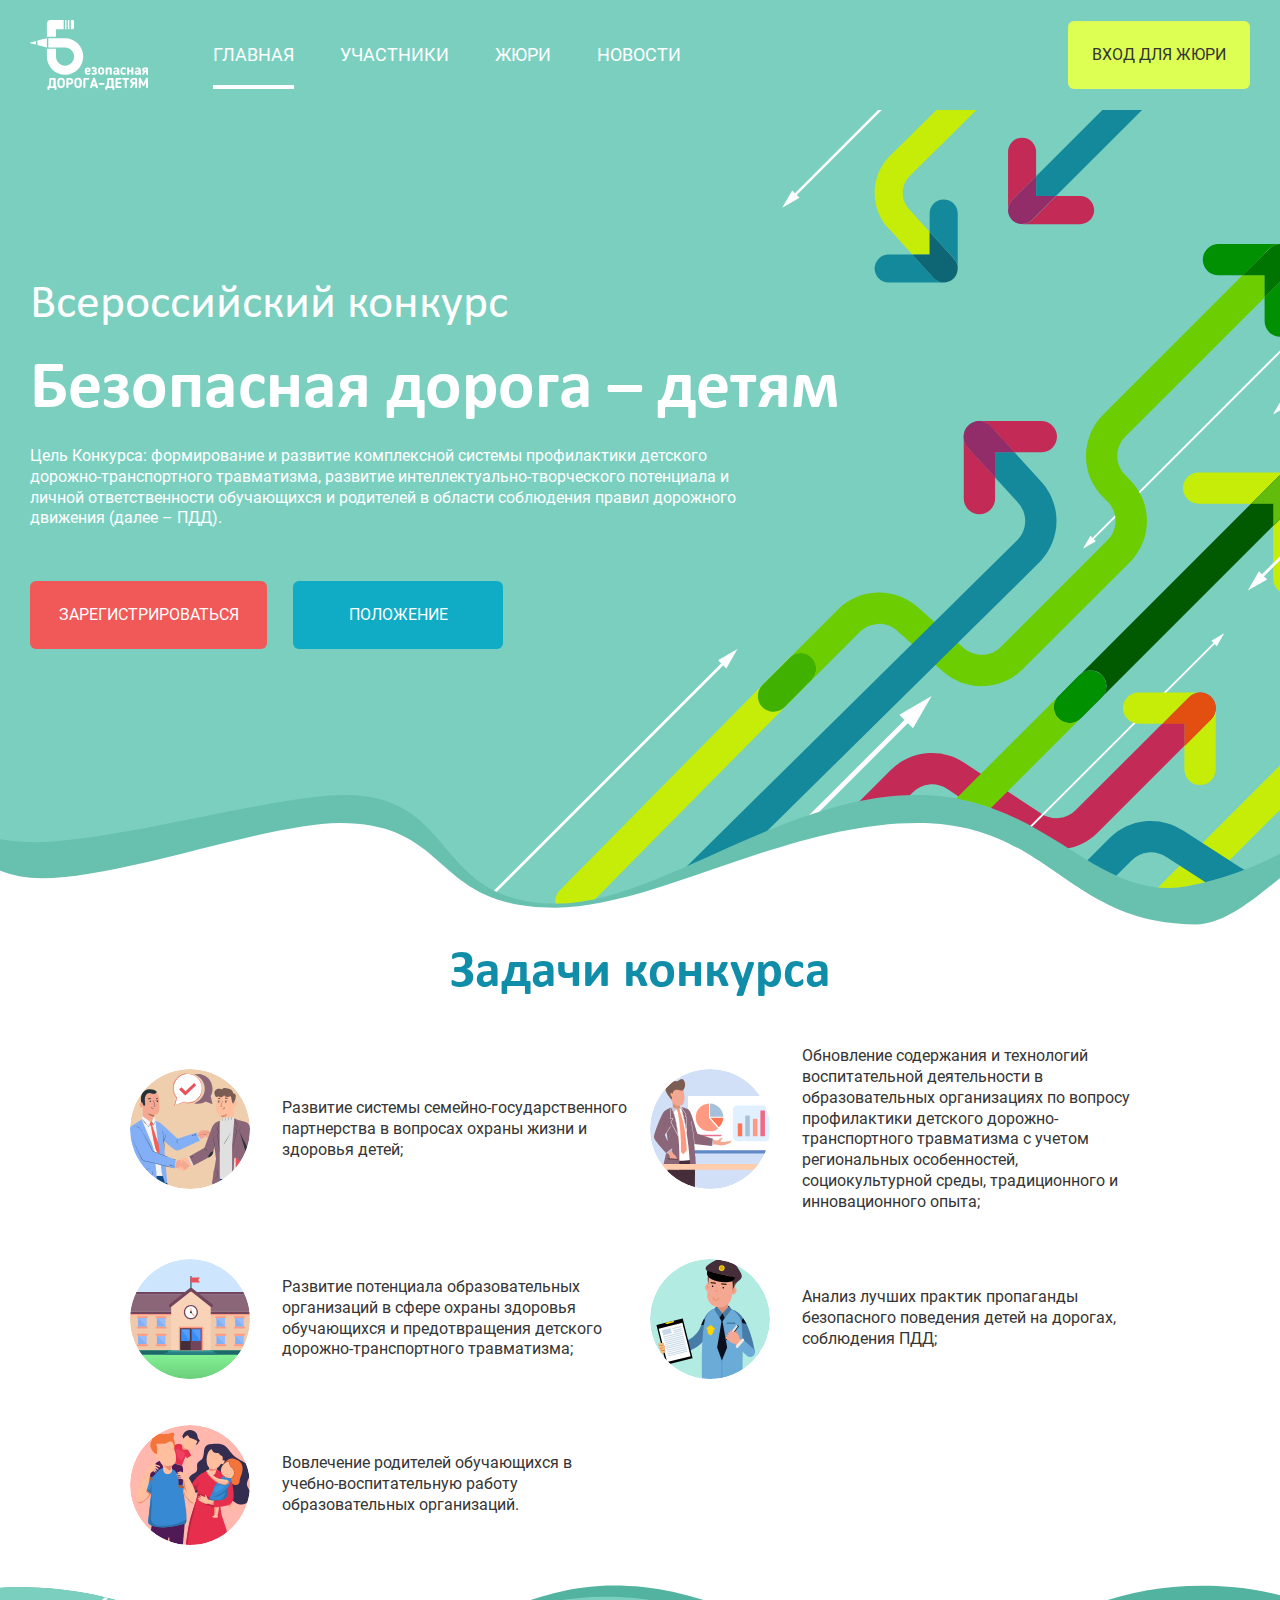
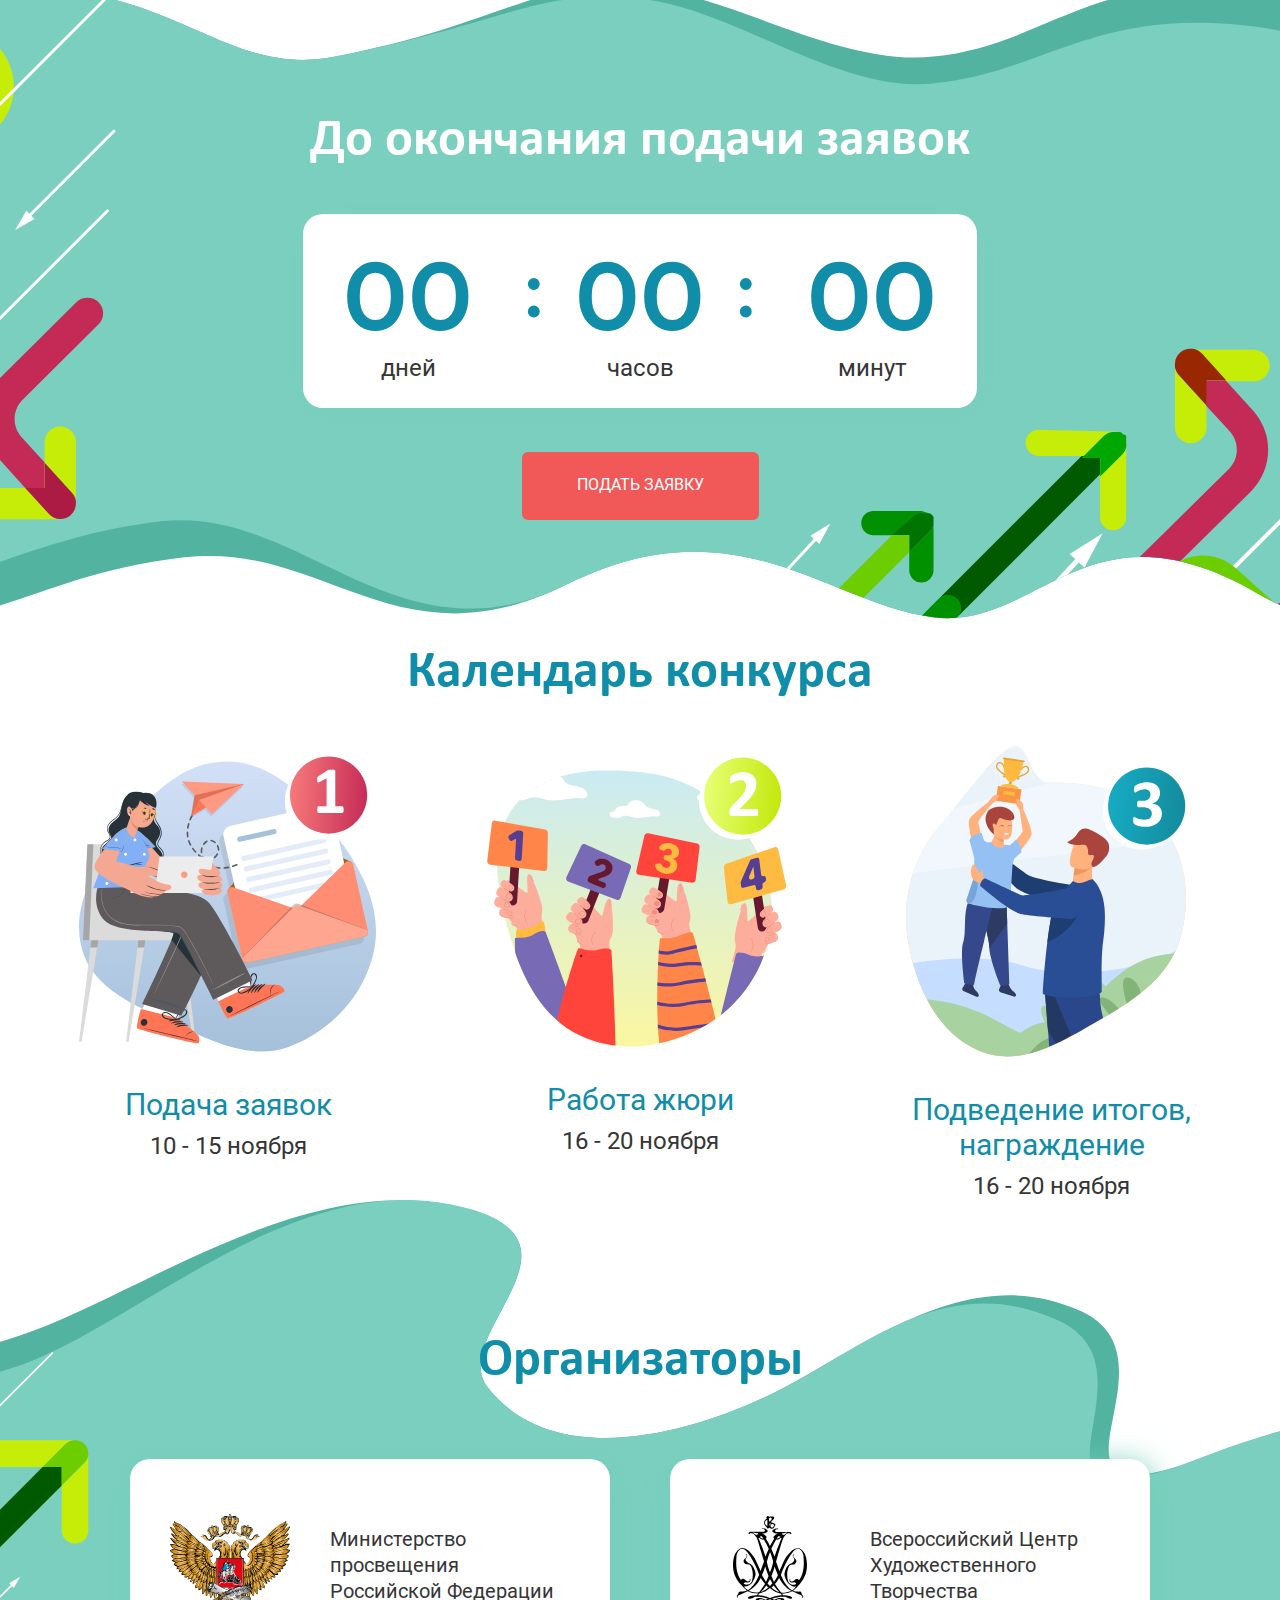
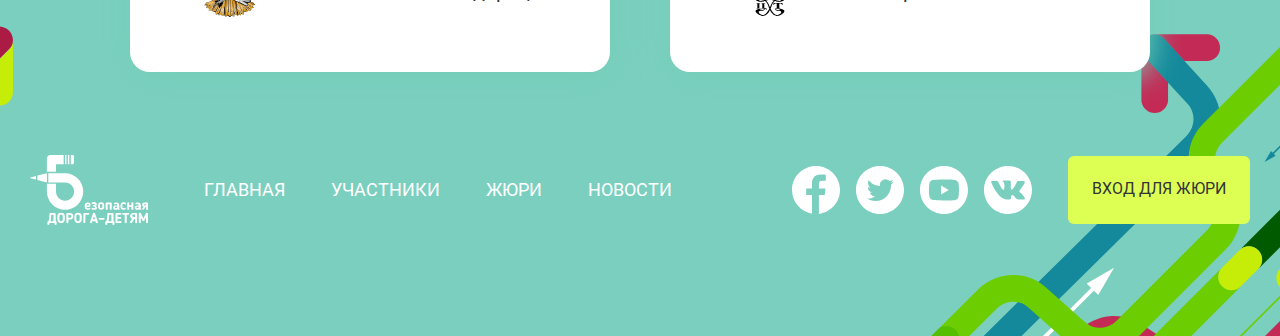
==== index.html @ 60200816 "add desktop" ====
<!DOCTYPE html>
<html class="no-js" lang="ru">
  <head>
    <meta charset="utf-8">
    <meta name="viewport" content="width=device-width, initial-scale=1.0, maximum-scale=1.0">
    <meta name="format-detection" content="telephone=no">
    <title> :: Frontend pack</title>
    <!--
    link(rel="apple-touch-icon" sizes="180x180" href="assets/apple-touch-icon.png")
    link(rel="icon" type="image/png" sizes="32x32" href="assets/favicon-32x32.png")
    link(rel="icon" type="image/png" sizes="16x16" href="assets/favicon-16x16.png")
    link(rel="manifest" href="assets/site.webmanifest")
    link(rel="mask-icon" href="assets/safari-pinned-tab.svg" color="#ffffff")
    link(rel="shortcut icon" href="assets/favicon.ico")
    meta(name="msapplication-TileColor" content="#ffffff")
    meta(name="msapplication-config" content="assets/browserconfig.xml")
    meta(name="theme-color" content="#ffffff")
    
    -->
    <meta name="description" content="Description">
    <meta property="og:url" content="https://">
    <meta property="og:type" content="website">
    <meta property="og:title" content="title">
    <meta property="twitter:title" content="title">
    <meta property="og:description" content="description">
    <meta property="twitter:description" content="description">
    <meta property="og:image" content="assets/share.png">
    <link rel="stylesheet" href="./assets/css/common.css">
    <link href="https://fonts.googleapis.com/css2?family=Montserrat:wght@600&amp;display=swap" rel="stylesheet">
    <script src="https://polyfill.io/v3/polyfill.min.js?features=default"></script>
    <script src="https://api-maps.yandex.ru/2.1/?apikey=1cfce894-81e9-424c-b7af-ccc21b4ca1b2&amp;lang=ru_RU" type="text/javascript"></script>
  </head>
  <body class="body">
    <div class="header"> 
      <div class="container --flex --jcsb --aicn">
        <div class="header__left --flex --aicn">
          <div class="header__logo">
                <svg class="svgsprite _logo">
                  <use xlink:href="assets/img/sprites/svgsprites.svg#logo"></use>
                </svg>
          </div>
          <nav class="header__nav nav --flex --aicn"><a class="nav__link active">Главная</a><a class="nav__link">Участники</a><a class="nav__link">Жюри</a><a class="nav__link">Новости</a></nav>
        </div>
        <div class="header__right"><a class="header__enter btn --enter" href="enter.html"> Вход для жюри</a></div>
      </div>
    </div>
    <div class="content">
      <section class="main">
        <div class="container">
          <div class="main__description">Всероссийский конкурс</div>
          <h3 class="h1 main__title">Безопасная дорога – детям</h3>
          <p class="main__text">Цель Конкурса: формирование и развитие комплексной системы профилактики детского дорожно-транспортного травматизма, развитие интеллектуально-творческого потенциала и личной ответственности обучающихся и родителей в области соблюдения правил дорожного движения (далее – ПДД).</p>
          <div class="main__btns --flex"><a class="btn --red">зарегистрироваться</a><a class="btn --blue">Положение</a></div>
        </div>
      </section>
      <section class="tasks"> 
        <div class="container">
          <h2 class="h2 --blue tasks__title">Задачи конкурса</h2>
          <div class="tasks__list --flex">
            <div class="task">
              <div class="task__pic">
                    <svg class="svgsprite _task-1">
                      <use xlink:href="assets/img/sprites/svgsprites.svg#task-1"></use>
                    </svg>
              </div>
              <div class="task__text">Развитие системы семейно-государственного партнерства в вопросах охраны жизни и здоровья детей;</div>
            </div>
            <div class="task">
              <div class="task__pic">
                    <svg class="svgsprite _task-2">
                      <use xlink:href="assets/img/sprites/svgsprites.svg#task-2"></use>
                    </svg>
              </div>
              <div class="task__text">Обновление содержания и технологий воспитательной деятельности в образовательных организациях по вопросу профилактики детского дорожно-транспортного травматизма с учетом региональных особенностей, социокультурной среды, традиционного и инновационного опыта;</div>
            </div>
            <div class="task">
              <div class="task__pic">
                    <svg class="svgsprite _task-3">
                      <use xlink:href="assets/img/sprites/svgsprites.svg#task-3"></use>
                    </svg>
              </div>
              <div class="task__text">Развитие потенциала образовательных организаций в сфере охраны здоровья обучающихся и предотвращения детского дорожно-транспортного травматизма;</div>
            </div>
            <div class="task">
              <div class="task__pic">
                    <svg class="svgsprite _task-4">
                      <use xlink:href="assets/img/sprites/svgsprites.svg#task-4"></use>
                    </svg>
              </div>
              <div class="task__text">Анализ лучших практик пропаганды безопасного поведения детей на дорогах, соблюдения ПДД;</div>
            </div>
            <div class="task">
              <div class="task__pic">
                    <svg class="svgsprite _task-5">
                      <use xlink:href="assets/img/sprites/svgsprites.svg#task-5"></use>
                    </svg>
              </div>
              <div class="task__text">Вовлечение родителей обучающихся в учебно-воспитательную работу образовательных организаций.</div>
            </div>
          </div>
        </div>
      </section>
      <section class="timer"> 
        <div class="container"> 
          <h2 class="h2 --white">До окончания подачи заявок</h2>
          <div class="timer__block" id="countdown">
            <div class="timer__item">
              <div class="timer__days timer__number"></div>
              <div class="timer__text">дней</div>
            </div>
            <div class="timer__item timer__item--center">
              <div class="timer__hours timer__number"></div>
              <div class="timer__text">часов</div>
            </div>
            <div class="timer__item">
              <div class="timer__minutes timer__number"></div>
              <div class="timer__text">минут</div>
            </div>
          </div>
          <button class="btn --red">подать заявку</button>
        </div>
      </section>
      <section class="calendar"> 
        <div class="container"> 
          <h2 class="h2 --blue">Календарь конкурса</h2>
          <div class="calendar__list"> 
            <div class="calendar__item">
              <div class="calendar__pic"><img src="./assets/img/calendar-1.svg" alt=""></div>
              <div class="calendar__name">Подача заявок</div>
              <div class="calendar__text">10 - 15 ноября</div>
            </div>
            <div class="calendar__item">
              <div class="calendar__pic"><img src="./assets/img/calendar-2.svg" alt=""></div>
              <div class="calendar__name">Работа жюри</div>
              <div class="calendar__text">16 - 20 ноября</div>
            </div>
            <div class="calendar__item">
              <div class="calendar__pic"><img src="./assets/img/calendar-3.svg" alt=""></div>
              <div class="calendar__name">Подведение итогов, награждение</div>
              <div class="calendar__text">16 - 20 ноября</div>
            </div>
          </div>
        </div>
      </section>
      <section class="organization"> 
        <div class="container"> 
          <h2 class="h2 --blue">Организаторы</h2>
          <div class="organization__list">
            <div class="organization__item">
              <div class="organization__pic"><img src="./assets/img/organization-1.svg" alt=""></div>
              <div class="organization__text">Министерство просвещения Российской Федерации</div>
            </div>
            <div class="organization__item">
              <div class="organization__pic"><img src="./assets/img/organization-2.svg" alt=""></div>
              <div class="organization__text">Всероссийский Центр Художественного Творчества</div>
            </div>
          </div>
          <div class="footer --flex --aicn --jcsb">
            <div class="footer__left --flex --aicn">
              <div class="footer__logo">
                    <svg class="svgsprite _logo">
                      <use xlink:href="assets/img/sprites/svgsprites.svg#logo"></use>
                    </svg>
              </div>
              <nav class="footer__nav nav --flex --aicn"><a class="nav__link">Главная</a><a class="nav__link">Участники</a><a class="nav__link">Жюри</a><a class="nav__link">Новости </a></nav>
            </div>
            <div class="footer__right --flex --aicn"> 
              <div class="footer__socials socials --flex --aicn"> <a class="socials__link">
                      <svg class="svgsprite _fb">
                        <use xlink:href="assets/img/sprites/svgsprites.svg#fb"></use>
                      </svg></a><a class="socials__link">
                      <svg class="svgsprite _tw">
                        <use xlink:href="assets/img/sprites/svgsprites.svg#tw"></use>
                      </svg></a><a class="socials__link">
                      <svg class="svgsprite _yt">
                        <use xlink:href="assets/img/sprites/svgsprites.svg#yt"></use>
                      </svg></a><a class="socials__link">
                      <svg class="svgsprite _vk">
                        <use xlink:href="assets/img/sprites/svgsprites.svg#vk"></use>
                      </svg></a></div><a class="header__enter btn --enter" href="enter.html"> Вход для жюри</a>
            </div>
          </div>
        </div>
      </section>
    </div>
    <script src="assets/js/vendors~main.bundle.js"></script>
    <script src="assets/js/main.bundle.js?v=1.2.3"></script>
  </body>
</html>
---- assets/css/common.css ----
@charset "UTF-8";

/* Main Colors */

/* Fonts */

/*container*/

/*styles*/

/* custom-reset.css | 27.08.2018 | https://yurch-html.github.io/dist/custom-reset.html */

*,
*:before,
*:after {
  box-sizing: border-box;
  position: relative;
}

html {
  height: 100%;
}

body {
  display: flex;
  flex-direction: column;
  min-height: 100%;
  margin: 0;
  background-color: #fff;
  line-height: 1;
  text-rendering: optimizeLegibility;
  text-decoration-skip: objects;
  -webkit-text-size-adjust: 100%;
  -webkit-font-smoothing: antialiased;
  -webkit-tap-highlight-color: transparent;
}

:focus {
  outline: none;
}

p,
dd,
dl,
figure,
blockquote {
  margin: 0;
}

blockquote,
q {
  quotes: none;
}

ul,
ol {
  padding: 0;
  margin: 0;
  list-style-type: none;
}

table {
  border-collapse: collapse;
  border-spacing: 0;
}

th {
  font-weight: inherit;
}

h1,
h2,
h3,
h4,
h5,
h6 {
  margin: 0;
  font-size: inherit;
  font-weight: inherit;
}

audio,
video {
  display: block;
}

img {
  display: block;
  border: none;
  max-width: 100%;
}

iframe {
  border: none;
}

pre,
code,
kbd,
samp {
  font-family: monospace, monospace;
  font-size: inherit;
}

a {
  background-color: transparent;
  text-decoration: none;
  color: inherit;
}

abbr {
  border: none;
  text-decoration: none;
}

b,
strong {
  font-weight: inherit;
}

i,
em {
  font-style: inherit;
}

dfn {
  font-style: inherit;
}

mark {
  background-color: transparent;
  color: inherit;
}

small {
  font-size: inherit;
}

sub,
sup {
  position: relative;
  vertical-align: baseline;
  font-size: inherit;
  line-height: 0;
}

sub {
  bottom: -.25em;
}

sup {
  top: -.5em;
}

button,
input,
optgroup,
select,
textarea {
  padding: 0;
  margin: 0;
  border: none;
  border-radius: 0;
  box-shadow: none;
  background-color: transparent;
  font: inherit;
  color: inherit;
  letter-spacing: inherit;
}

button,
input {
  overflow: visible;
}

button,
select {
  text-align: left;
  text-transform: none;
}

button,
[type='button'],
[type='reset'],
[type='submit'] {
  cursor: pointer;
  -webkit-appearance: none;
}

textarea {
  resize: none;
  overflow-y: auto;
  overflow-x: hidden;
}

button::-moz-focus-inner,
[type='button']::-moz-focus-inner,
[type='reset']::-moz-focus-inner,
[type='submit']::-moz-focus-inner {
  border: none;
  padding: 0;
}

button:-moz-focusring,
[type='button']:-moz-focusring,
[type='reset']:-moz-focusring,
[type='submit']:-moz-focusring {
  outline: none;
}

[type='number'] {
  -moz-appearance: textfield;
}

[type='number']::-webkit-inner-spin-button,
[type='number']::-webkit-outer-spin-button {
  height: auto;
  -webkit-appearance: none;
  margin: 0;
}

[type='search']::-webkit-search-decoration {
  -webkit-appearance: none;
}

[type='search'] {
  outline: none;
}

::-webkit-file-upload-button {
  -webkit-appearance: button;
  font: inherit;
}

fieldset {
  padding: 0;
  margin: 0;
  border: none;
}

legend {
  display: block;
  padding: 0;
  white-space: normal;
}

select {
  -webkit-appearance: none;
  -moz-appearance: none;
  appearance: none;
}

select::-ms-expand {
  display: none;
}

::placeholder {
  color: inherit;
  opacity: 1;
  transition: opacity .3s;
}

::-webkit-input-placeholder {
  color: inherit;
  opacity: 1;
  transition: opacity .3s;
}

:-moz-placeholder {
  color: inherit;
  opacity: 1;
  transition: opacity .3s;
}

:-ms-input-placeholder {
  color: inherit;
  opacity: 1;
  transition: opacity .3s;
}

:focus::placeholder {
  opacity: 0;
}

:focus::-webkit-input-placeholder {
  opacity: 0;
}

:focus::-moz-placeholder {
  opacity: 0;
}

:focus:-ms-input-placeholder {
  opacity: 0;
}

svg {
  display: block;
  fill: currentColor;
}

[hidden] {
  display: none;
}

:disabled,
.disabled {
  cursor: not-allowed;
}

::-ms-clear {
  display: none;
}

:-webkit-autofill {
  box-shadow: 0 0 100px #fff inset;
  -webkit-text-fill-color: currentColor;
}

::selection {
  color: #fff;
  background-color: #1D0D0B;
}

.clearfix:after {
  content: '';
  display: block;
  clear: both;
}

.visually-hidden {
  position: absolute;
  z-index: -1;
  width: 0;
  height: 0;
  padding: 0;
  margin: 0;
  border: none;
  overflow: hidden;
}

.cover-pic,
.contain-pic {
  position: absolute;
  top: 0;
  left: 0;
  width: 100%;
  height: 100%;
}

.cover-pic {
  object-fit: cover;
}

.contain-pic {
  object-fit: contain;
}

.footer {
  margin-top: auto;
}

@font-face {
  font-family: 'swiper-icons';
  src: url("data:application/font-woff;charset=utf-8;base64, [base64]//wADZ2x5ZgAAAywAAADMAAAD2MHtryVoZWFkAAABbAAAADAAAAA2E2+eoWhoZWEAAAGcAAAAHwAAACQC9gDzaG10eAAAAigAAAAZAAAArgJkABFsb2NhAAAC0AAAAFoAAABaFQAUGG1heHAAAAG8AAAAHwAAACAAcABAbmFtZQAAA/gAAAE5AAACXvFdBwlwb3N0AAAFNAAAAGIAAACE5s74hXjaY2BkYGAAYpf5Hu/j+W2+MnAzMYDAzaX6QjD6/4//Bxj5GA8AuRwMYGkAPywL13jaY2BkYGA88P8Agx4j+/8fQDYfA1AEBWgDAIB2BOoAeNpjYGRgYNBh4GdgYgABEMnIABJzYNADCQAACWgAsQB42mNgYfzCOIGBlYGB0YcxjYGBwR1Kf2WQZGhhYGBiYGVmgAFGBiQQkOaawtDAoMBQxXjg/wEGPcYDDA4wNUA2CCgwsAAAO4EL6gAAeNpj2M0gyAACqxgGNWBkZ2D4/wMA+xkDdgAAAHjaY2BgYGaAYBkGRgYQiAHyGMF8FgYHIM3DwMHABGQrMOgyWDLEM1T9/w8UBfEMgLzE////P/5//f/V/xv+r4eaAAeMbAxwIUYmIMHEgKYAYjUcsDAwsLKxc3BycfPw8jEQA/[base64]/uznmfPFBNODM2K7MTQ45YEAZqGP81AmGGcF3iPqOop0r1SPTaTbVkfUe4HXj97wYE+yNwWYxwWu4v1ugWHgo3S1XdZEVqWM7ET0cfnLGxWfkgR42o2PvWrDMBSFj/IHLaF0zKjRgdiVMwScNRAoWUoH78Y2icB/yIY09An6AH2Bdu/UB+yxopYshQiEvnvu0dURgDt8QeC8PDw7Fpji3fEA4z/PEJ6YOB5hKh4dj3EvXhxPqH/SKUY3rJ7srZ4FZnh1PMAtPhwP6fl2PMJMPDgeQ4rY8YT6Gzao0eAEA409DuggmTnFnOcSCiEiLMgxCiTI6Cq5DZUd3Qmp10vO0LaLTd2cjN4fOumlc7lUYbSQcZFkutRG7g6JKZKy0RmdLY680CDnEJ+UMkpFFe1RN7nxdVpXrC4aTtnaurOnYercZg2YVmLN/d/gczfEimrE/fs/bOuq29Zmn8tloORaXgZgGa78yO9/cnXm2BpaGvq25Dv9S4E9+5SIc9PqupJKhYFSSl47+Qcr1mYNAAAAeNptw0cKwkAAAMDZJA8Q7OUJvkLsPfZ6zFVERPy8qHh2YER+3i/BP83vIBLLySsoKimrqKqpa2hp6+jq6RsYGhmbmJqZSy0sraxtbO3sHRydnEMU4uR6yx7JJXveP7WrDycAAAAAAAH//wACeNpjYGRgYOABYhkgZgJCZgZNBkYGLQZtIJsFLMYAAAw3ALgAeNolizEKgDAQBCchRbC2sFER0YD6qVQiBCv/H9ezGI6Z5XBAw8CBK/m5iQQVauVbXLnOrMZv2oLdKFa8Pjuru2hJzGabmOSLzNMzvutpB3N42mNgZGBg4GKQYzBhYMxJLMlj4GBgAYow/P/PAJJhLM6sSoWKfWCAAwDAjgbRAAB42mNgYGBkAIIbCZo5IPrmUn0hGA0AO8EFTQAA") format("woff");
  font-weight: 400;
  font-style: normal;
}

:root {
  --swiper-theme-color: #007aff;
}

.swiper-container {
  margin-left: auto;
  margin-right: auto;
  position: relative;
  overflow: hidden;
  list-style: none;
  padding: 0;
  /* Fix of Webkit flickering */
  z-index: 1;
}

.swiper-container-vertical > .swiper-wrapper {
  flex-direction: column;
}

.swiper-wrapper {
  position: relative;
  width: 100%;
  height: 100%;
  z-index: 1;
  display: flex;
  transition-property: transform;
  box-sizing: content-box;
}

.swiper-container-android .swiper-slide,
.swiper-wrapper {
  transform: translate3d(0px, 0, 0);
}

.swiper-container-multirow > .swiper-wrapper {
  flex-wrap: wrap;
}

.swiper-container-multirow-column > .swiper-wrapper {
  flex-wrap: wrap;
  flex-direction: column;
}

.swiper-container-free-mode > .swiper-wrapper {
  transition-timing-function: ease-out;
  margin: 0 auto;
}

.swiper-container-pointer-events {
  touch-action: pan-y;
}

.swiper-container-pointer-events.swiper-container-vertical {
  touch-action: pan-x;
}

.swiper-slide {
  flex-shrink: 0;
  width: 100%;
  height: 100%;
  position: relative;
  transition-property: transform;
}

.swiper-slide-invisible-blank {
  visibility: hidden;
}

/* Auto Height */

.swiper-container-autoheight,
.swiper-container-autoheight .swiper-slide {
  height: auto;
}

.swiper-container-autoheight .swiper-wrapper {
  align-items: flex-start;
  transition-property: transform, height;
}

/* 3D Effects */

.swiper-container-3d {
  perspective: 1200px;
}

.swiper-container-3d .swiper-wrapper,
.swiper-container-3d .swiper-slide,
.swiper-container-3d .swiper-slide-shadow-left,
.swiper-container-3d .swiper-slide-shadow-right,
.swiper-container-3d .swiper-slide-shadow-top,
.swiper-container-3d .swiper-slide-shadow-bottom,
.swiper-container-3d .swiper-cube-shadow {
  transform-style: preserve-3d;
}

.swiper-container-3d .swiper-slide-shadow-left,
.swiper-container-3d .swiper-slide-shadow-right,
.swiper-container-3d .swiper-slide-shadow-top,
.swiper-container-3d .swiper-slide-shadow-bottom {
  position: absolute;
  left: 0;
  top: 0;
  width: 100%;
  height: 100%;
  pointer-events: none;
  z-index: 10;
}

.swiper-container-3d .swiper-slide-shadow-left {
  background-image: linear-gradient(to left, rgba(0, 0, 0, 0.5), rgba(0, 0, 0, 0));
}

.swiper-container-3d .swiper-slide-shadow-right {
  background-image: linear-gradient(to right, rgba(0, 0, 0, 0.5), rgba(0, 0, 0, 0));
}

.swiper-container-3d .swiper-slide-shadow-top {
  background-image: linear-gradient(to top, rgba(0, 0, 0, 0.5), rgba(0, 0, 0, 0));
}

.swiper-container-3d .swiper-slide-shadow-bottom {
  background-image: linear-gradient(to bottom, rgba(0, 0, 0, 0.5), rgba(0, 0, 0, 0));
}

/* CSS Mode */

.swiper-container-css-mode > .swiper-wrapper {
  overflow: auto;
  scrollbar-width: none;
  /* For Firefox */
  -ms-overflow-style: none;
  /* For Internet Explorer and Edge */
}

.swiper-container-css-mode > .swiper-wrapper::-webkit-scrollbar {
  display: none;
}

.swiper-container-css-mode > .swiper-wrapper > .swiper-slide {
  scroll-snap-align: start start;
}

.swiper-container-horizontal.swiper-container-css-mode > .swiper-wrapper {
  scroll-snap-type: x mandatory;
}

.swiper-container-vertical.swiper-container-css-mode > .swiper-wrapper {
  scroll-snap-type: y mandatory;
}

/* Functional styling;
 * These styles are required for noUiSlider to function.
 * You don't need to change these rules to apply your design.
 */

.noUi-target,
.noUi-target * {
  -webkit-touch-callout: none;
  -webkit-tap-highlight-color: rgba(0, 0, 0, 0);
  -webkit-user-select: none;
  -ms-touch-action: none;
  touch-action: none;
  -ms-user-select: none;
  -moz-user-select: none;
  user-select: none;
  -moz-box-sizing: border-box;
  box-sizing: border-box;
}

.noUi-target {
  position: relative;
}

.noUi-base,
.noUi-connects {
  width: 100%;
  height: 100%;
  position: relative;
  z-index: 1;
}

/* Wrapper for all connect elements.
 */

.noUi-connects {
  overflow: hidden;
  z-index: 0;
}

.noUi-connect,
.noUi-origin {
  will-change: transform;
  position: absolute;
  z-index: 1;
  top: 0;
  right: 0;
  -ms-transform-origin: 0 0;
  -webkit-transform-origin: 0 0;
  -webkit-transform-style: preserve-3d;
  transform-origin: 0 0;
  transform-style: flat;
}

.noUi-connect {
  height: 100%;
  width: 100%;
}

.noUi-origin {
  height: 10%;
  width: 10%;
}

/* Offset direction
 */

.noUi-txt-dir-rtl.noUi-horizontal .noUi-origin {
  left: 0;
  right: auto;
}

/* Give origins 0 height/width so they don't interfere with clicking the
 * connect elements.
 */

.noUi-vertical .noUi-origin {
  width: 0;
}

.noUi-horizontal .noUi-origin {
  height: 0;
}

.noUi-handle {
  -webkit-backface-visibility: hidden;
  backface-visibility: hidden;
  position: absolute;
}

.noUi-touch-area {
  height: 100%;
  width: 100%;
}

.noUi-state-tap .noUi-connect,
.noUi-state-tap .noUi-origin {
  -webkit-transition: transform 0.3s;
  transition: transform 0.3s;
}

.noUi-state-drag * {
  cursor: inherit !important;
}

/* Slider size and handle placement;
 */

.noUi-horizontal {
  height: 18px;
}

.noUi-horizontal .noUi-handle {
  width: 34px;
  height: 28px;
  right: -17px;
  top: -6px;
}

.noUi-vertical {
  width: 18px;
}

.noUi-vertical .noUi-handle {
  width: 28px;
  height: 34px;
  right: -6px;
  top: -17px;
}

.noUi-txt-dir-rtl.noUi-horizontal .noUi-handle {
  left: -17px;
  right: auto;
}

/* Styling;
 * Giving the connect element a border radius causes issues with using transform: scale
 */

.noUi-target {
  background: #FAFAFA;
  border-radius: 4px;
  border: 1px solid #D3D3D3;
  box-shadow: inset 0 1px 1px #F0F0F0, 0 3px 6px -5px #BBB;
}

.noUi-connects {
  border-radius: 3px;
}

.noUi-connect {
  background: #3FB8AF;
}

/* Handles and cursors;
 */

.noUi-draggable {
  cursor: ew-resize;
}

.noUi-vertical .noUi-draggable {
  cursor: ns-resize;
}

.noUi-handle {
  border: 1px solid #D9D9D9;
  border-radius: 3px;
  background: #FFF;
  cursor: default;
  box-shadow: inset 0 0 1px #FFF, inset 0 1px 7px #EBEBEB, 0 3px 6px -3px #BBB;
}

.noUi-active {
  box-shadow: inset 0 0 1px #FFF, inset 0 1px 7px #DDD, 0 3px 6px -3px #BBB;
}

/* Handle stripes;
 */

.noUi-handle:before,
.noUi-handle:after {
  content: "";
  display: block;
  position: absolute;
  height: 14px;
  width: 1px;
  background: #E8E7E6;
  left: 14px;
  top: 6px;
}

.noUi-handle:after {
  left: 17px;
}

.noUi-vertical .noUi-handle:before,
.noUi-vertical .noUi-handle:after {
  width: 14px;
  height: 1px;
  left: 6px;
  top: 14px;
}

.noUi-vertical .noUi-handle:after {
  top: 17px;
}

/* Disabled state;
 */

[disabled] .noUi-connect {
  background: #B8B8B8;
}

[disabled].noUi-target,
[disabled].noUi-handle,
[disabled] .noUi-handle {
  cursor: not-allowed;
}

/* Base;
 *
 */

.noUi-pips,
.noUi-pips * {
  -moz-box-sizing: border-box;
  box-sizing: border-box;
}

.noUi-pips {
  position: absolute;
  color: #999;
}

/* Values;
 *
 */

.noUi-value {
  position: absolute;
  white-space: nowrap;
  text-align: center;
}

.noUi-value-sub {
  color: #ccc;
  font-size: 10px;
}

/* Markings;
 *
 */

.noUi-marker {
  position: absolute;
  background: #CCC;
}

.noUi-marker-sub {
  background: #AAA;
}

.noUi-marker-large {
  background: #AAA;
}

/* Horizontal layout;
 *
 */

.noUi-pips-horizontal {
  padding: 10px 0;
  height: 80px;
  top: 100%;
  left: 0;
  width: 100%;
}

.noUi-value-horizontal {
  -webkit-transform: translate(-50%, 50%);
  transform: translate(-50%, 50%);
}

.noUi-rtl .noUi-value-horizontal {
  -webkit-transform: translate(50%, 50%);
  transform: translate(50%, 50%);
}

.noUi-marker-horizontal.noUi-marker {
  margin-left: -1px;
  width: 2px;
  height: 5px;
}

.noUi-marker-horizontal.noUi-marker-sub {
  height: 10px;
}

.noUi-marker-horizontal.noUi-marker-large {
  height: 15px;
}

/* Vertical layout;
 *
 */

.noUi-pips-vertical {
  padding: 0 10px;
  height: 100%;
  top: 0;
  left: 100%;
}

.noUi-value-vertical {
  -webkit-transform: translate(0, -50%);
  transform: translate(0, -50%);
  padding-left: 25px;
}

.noUi-rtl .noUi-value-vertical {
  -webkit-transform: translate(0, 50%);
  transform: translate(0, 50%);
}

.noUi-marker-vertical.noUi-marker {
  width: 5px;
  height: 2px;
  margin-top: -1px;
}

.noUi-marker-vertical.noUi-marker-sub {
  width: 10px;
}

.noUi-marker-vertical.noUi-marker-large {
  width: 15px;
}

.noUi-tooltip {
  display: block;
  position: absolute;
  border: 1px solid #D9D9D9;
  border-radius: 3px;
  background: #fff;
  color: #000;
  padding: 5px;
  text-align: center;
  white-space: nowrap;
}

.noUi-horizontal .noUi-tooltip {
  -webkit-transform: translate(-50%, 0);
  transform: translate(-50%, 0);
  left: 50%;
  bottom: 120%;
}

.noUi-vertical .noUi-tooltip {
  -webkit-transform: translate(0, -50%);
  transform: translate(0, -50%);
  top: 50%;
  right: 120%;
}

.noUi-horizontal .noUi-origin > .noUi-tooltip {
  -webkit-transform: translate(50%, 0);
  transform: translate(50%, 0);
  left: auto;
  bottom: 10px;
}

.noUi-vertical .noUi-origin > .noUi-tooltip {
  -webkit-transform: translate(0, -18px);
  transform: translate(0, -18px);
  top: auto;
  right: 28px;
}

.body {
  background: #fff;
  color: #353535;
  font-family: "Roboto", sans-serif;
  font-size: 16px;
  letter-spacing: normal;
  line-height: 1.3;
  scroll-behavior: smooth;
}

.body.--frozen {
  overflow: hidden;
}

.container {
  max-width: 1260px;
  padding-left: 20px;
  padding-right: 20px;
  margin: 0 auto;
  position: relative;
  z-index: 50;
  width: 100%;
}

.hidden {
  display: none;
}

.content {
  position: relative;
  z-index: 10;
}

.text {
  line-height: 26px;
}

a {
  cursor: pointer;
  color: #353535;
  text-decoration: none;
}

strong {
  font-weight: bold;
}

::placeholder {
  color: #AAA3B4;
  transition: .4s;
}

:focus::placeholder {
  opacity: 0;
}

::-webkit-scrollbar {
  width: 0px;
  background: transparent;
}

img {
  max-width: 100%;
  display: block;
}

form {
  display: block;
  width: 100%;
}

h1,
h2,
h3,
h4,
h5,
h6 {
  font-weight: normal;
}

h1 {
  font-weight: 600;
  font-size: 96px;
  line-height: 117px;
  font-family: "Montserrat", sans-serif;
}

h3 {
  font-family: "Calibri", sans-serif;
  font-weight: bold;
  font-size: 68px;
  line-height: 59px;
}

h2 {
  font-family: "Calibri", sans-serif;
  font-weight: bold;
  font-size: 52px;
  line-height: 56px;
  margin-bottom: 45px;
  text-align: center;
}

.h2.--blue {
  color: #108DA8;
}

.h2.--white {
  color: #fff;
}

.svgsprite {
  display: inline-block;
  fill: currentColor;
  vertical-align: middle;
}

.svgsprite._calendar-1 {
  width: 299px;
  height: 306px;
}

.svgsprite._calendar-2 {
  width: 322px;
  height: 301px;
}

.svgsprite._calendar-3 {
  width: 291px;
  height: 311px;
}

.svgsprite._fb {
  width: 48px;
  height: 48px;
}

.svgsprite._logo {
  width: 118px;
  height: 70px;
}

.svgsprite._task-1 {
  width: 120px;
  height: 120px;
}

.svgsprite._task-2 {
  width: 120px;
  height: 120px;
}

.svgsprite._task-3 {
  width: 120px;
  height: 120px;
}

.svgsprite._task-4 {
  width: 120px;
  height: 120px;
}

.svgsprite._task-5 {
  width: 120px;
  height: 120px;
}

.svgsprite._tw {
  width: 48px;
  height: 48px;
}

.svgsprite._vk {
  width: 48px;
  height: 48px;
}

.svgsprite._yt {
  width: 48px;
  height: 48px;
}

@font-face {
  font-family: 'Calibri';
  src: url("./fonts/Calibri-Light.woff2") format("woff2"), url("./fonts/Calibri-Light.woff") format("woff");
  font-weight: 300;
  font-style: normal;
  font-display: swap;
}

@font-face {
  font-family: 'Calibri';
  src: url("./fonts/Calibri.woff2") format("woff2"), url("./fonts/Calibri.woff") format("woff");
  font-weight: normal;
  font-style: normal;
  font-display: swap;
}

@font-face {
  font-family: 'Calibri';
  src: url("./fonts/Calibri-Bold.woff2") format("woff2"), url("./fonts/Calibri-Bold.woff") format("woff");
  font-weight: bold;
  font-style: normal;
  font-display: swap;
}

@font-face {
  font-family: 'Roboto';
  src: url("./fonts/Roboto-Medium.woff2") format("woff2"), url("./fonts/Roboto-Medium.woff") format("woff");
  font-weight: 500;
  font-style: normal;
  font-display: swap;
}

@font-face {
  font-family: 'Roboto';
  src: url("./fonts/Roboto-Bold.woff2") format("woff2"), url("./fonts/Roboto-Bold.woff") format("woff");
  font-weight: bold;
  font-style: normal;
  font-display: swap;
}

@font-face {
  font-family: 'Roboto';
  src: url("./fonts/Roboto-Light.woff2") format("woff2"), url("./fonts/Roboto-Light.woff") format("woff");
  font-weight: 300;
  font-style: normal;
  font-display: swap;
}

@font-face {
  font-family: 'Roboto';
  src: url("./fonts/Roboto-Black.woff2") format("woff2"), url("./fonts/Roboto-Black.woff") format("woff");
  font-weight: 900;
  font-style: normal;
  font-display: swap;
}

@font-face {
  font-family: 'Roboto';
  src: url("./fonts/Roboto-Thin.woff2") format("woff2"), url("./fonts/Roboto-Thin.woff") format("woff");
  font-weight: 100;
  font-style: normal;
  font-display: swap;
}

@font-face {
  font-family: 'Roboto';
  src: url("./fonts/Roboto-Regular.woff2") format("woff2"), url("./fonts/Roboto-Regular.woff") format("woff");
  font-weight: normal;
  font-style: normal;
  font-display: swap;
}

.--flex {
  display: flex;
  flex-wrap: wrap;
}

.--jcsb {
  justify-content: space-between;
}

.--jcfe {
  justify-content: flex-end;
}

.--jccn {
  justify-content: center;
}

.--aicn {
  align-items: center;
}

.--aife {
  align-items: flex-end;
}

.btn {
  display: flex;
  justify-content: center;
  align-items: center;
  height: 68px;
  border-radius: 6px;
  transition: .4s;
  text-transform: uppercase;
}

.btn.--enter {
  background-color: #DDFF54;
  padding-left: 24px;
  padding-right: 24px;
}

.btn.--enter:hover {
  background-color: #01A700;
  color: #fff;
}

.btn.--red {
  background-color: #F15858;
  min-width: 237px;
  color: #fff;
  padding-left: 26px;
  padding-right: 26px;
}

.btn.--red:hover {
  background-color: #922D69;
}

.btn.--blue {
  min-width: 210px;
  padding-left: 22px;
  padding-right: 22px;
  background-color: #10ACC5;
  color: #fff;
}

.btn.--blue:hover {
  background-color: #08716D;
}

/*
Основной контейнер
*/

.content {
  overflow: hidden;
}

.header {
  background-color: #7BCFBF;
  padding: 20px 0;
}

.header__logo {
  margin-right: 65px;
}

.nav__link {
  font-size: 18px;
  text-transform: uppercase;
  margin-right: 46px;
  color: #fff;
  position: relative;
}

.nav__link:after {
  content: "";
  position: absolute;
  top: 100%;
  margin-top: 18px;
  width: 100%;
  height: 4px;
  background-color: #fff;
  left: 0;
  opacity: 0;
  transition: .4s;
}

.nav__link:hover:after {
  opacity: 1;
}

.nav__link.active:after {
  opacity: 1;
}

.nav__link:last-child {
  margin-right: 0px;
}

.main {
  padding-top: 166px;
  padding-bottom: 276px;
  color: #fff;
  background: url(../img/main.svg) no-repeat center bottom/1950px auto;
}

.main__description {
  font-family: Calibri;
  font-size: 48px;
  line-height: 59px;
  margin-bottom: 26px;
}

.main__title {
  margin-bottom: 26px;
}

.main__text {
  max-width: 740px;
  margin-bottom: 52px;
}

.main__btns .btn.--red {
  margin-right: 26px;
}

.tasks {
  margin-top: 20px;
  margin-bottom: 38px;
}

.tasks__list {
  max-width: 1020px;
  margin: 0 auto -46px;
  justify-content: space-between;
}

.task {
  width: calc(50% - 10px);
  margin-bottom: 46px;
  display: flex;
  justify-content: space-between;
  align-items: center;
}

.task__pic {
  width: 120px;
  height: 120px;
  border-radius: 50%;
  overflow: hidden;
}

.task__text {
  width: calc(100% - 152px);
}

.timer {
  background: url(../img/timer.svg) no-repeat center/1950px auto;
  padding: 130px 0 110px;
}

.timer .btn.--red {
  margin: 0 auto;
}

.timer__block {
  display: flex;
  justify-content: center;
  max-width: 674px;
  box-shadow: 2px 4px 30px #79CDBD;
  border-radius: 20px;
  background-color: #fff;
  padding: 23px 0 26px;
  margin: 0 auto 44px;
  width: 100%;
}

.timer__item--center {
  padding-left: 102px;
  padding-right: 102px;
  position: relative;
}

.timer__item--center .timer__number:after,
.timer__item--center .timer__number::before {
  content: ":";
  position: absolute;
  top: 10px;
  font-weight: 600;
  font-size: 72px;
  line-height: 88px;
}

.timer__item--center .timer__number:after {
  left: 100%;
  margin-left: 32px;
}

.timer__item--center .timer__number:before {
  right: 100%;
  margin-right: 32px;
}

.timer__item {
  text-align: center;
}

.timer__number {
  color: #108DA8;
  font-weight: 600;
  font-size: 96px;
  line-height: 117px;
  font-family: "Montserrat", sans-serif;
  position: relative;
}

.timer__text {
  font-size: 24px;
  line-height: 28px;
}

.calendar {
  padding-top: 15px;
}

.calendar__list {
  display: flex;
  justify-content: space-between;
}

.calendar__item {
  width: calc(33.333% - 10px);
}

.calendar__pic {
  margin-bottom: 35px;
  display: flex;
  justify-content: center;
}

.calendar__name {
  font-size: 30px;
  line-height: 35px;
  color: #108DA8;
  margin-bottom: 10px;
  text-align: center;
}

.calendar__text {
  font-size: 24px;
  line-height: 28px;
  text-align: center;
}

.organization {
  background: url(../img/organization.svg) no-repeat center top/1950px auto;
  padding-top: 133px;
  padding-bottom: 111px;
}

.organization h2 {
  margin-bottom: 70px;
}

.organization__list {
  display: flex;
  justify-content: center;
  margin-bottom: 83px;
}

.organization__item {
  margin-left: 30px;
  margin-right: 30px;
  width: 100%;
  max-width: 480px;
  box-shadow: 2px 4px 30px #73CFB7;
  border-radius: 20px;
  background-color: #fff;
  display: flex;
  align-items: center;
  justify-content: space-between;
  height: 213px;
  padding-left: 40px;
  padding-right: 40px;
}

.organization__text {
  width: calc(100% - 160px);
  font-size: 20px;
}

.footer__logo {
  margin-right: 56px;
}

.socials__link {
  margin-right: 16px;
}

.socials__link:last-child {
  margin-right: 0px;
}

.footer__socials {
  margin-right: 36px;
}

@media (min-width: 1950px) {
  .main {
    background: url(../img/main.svg) no-repeat center bottom/100% auto;
  }

  .timer {
    background: url(../img/timer.svg) no-repeat center bottom/100% auto;
  }

  .organization {
    background: url(../img/organization.svg) no-repeat center top/100% auto;
  }
}
/*# sourceMappingURL=maps/common.css.map */
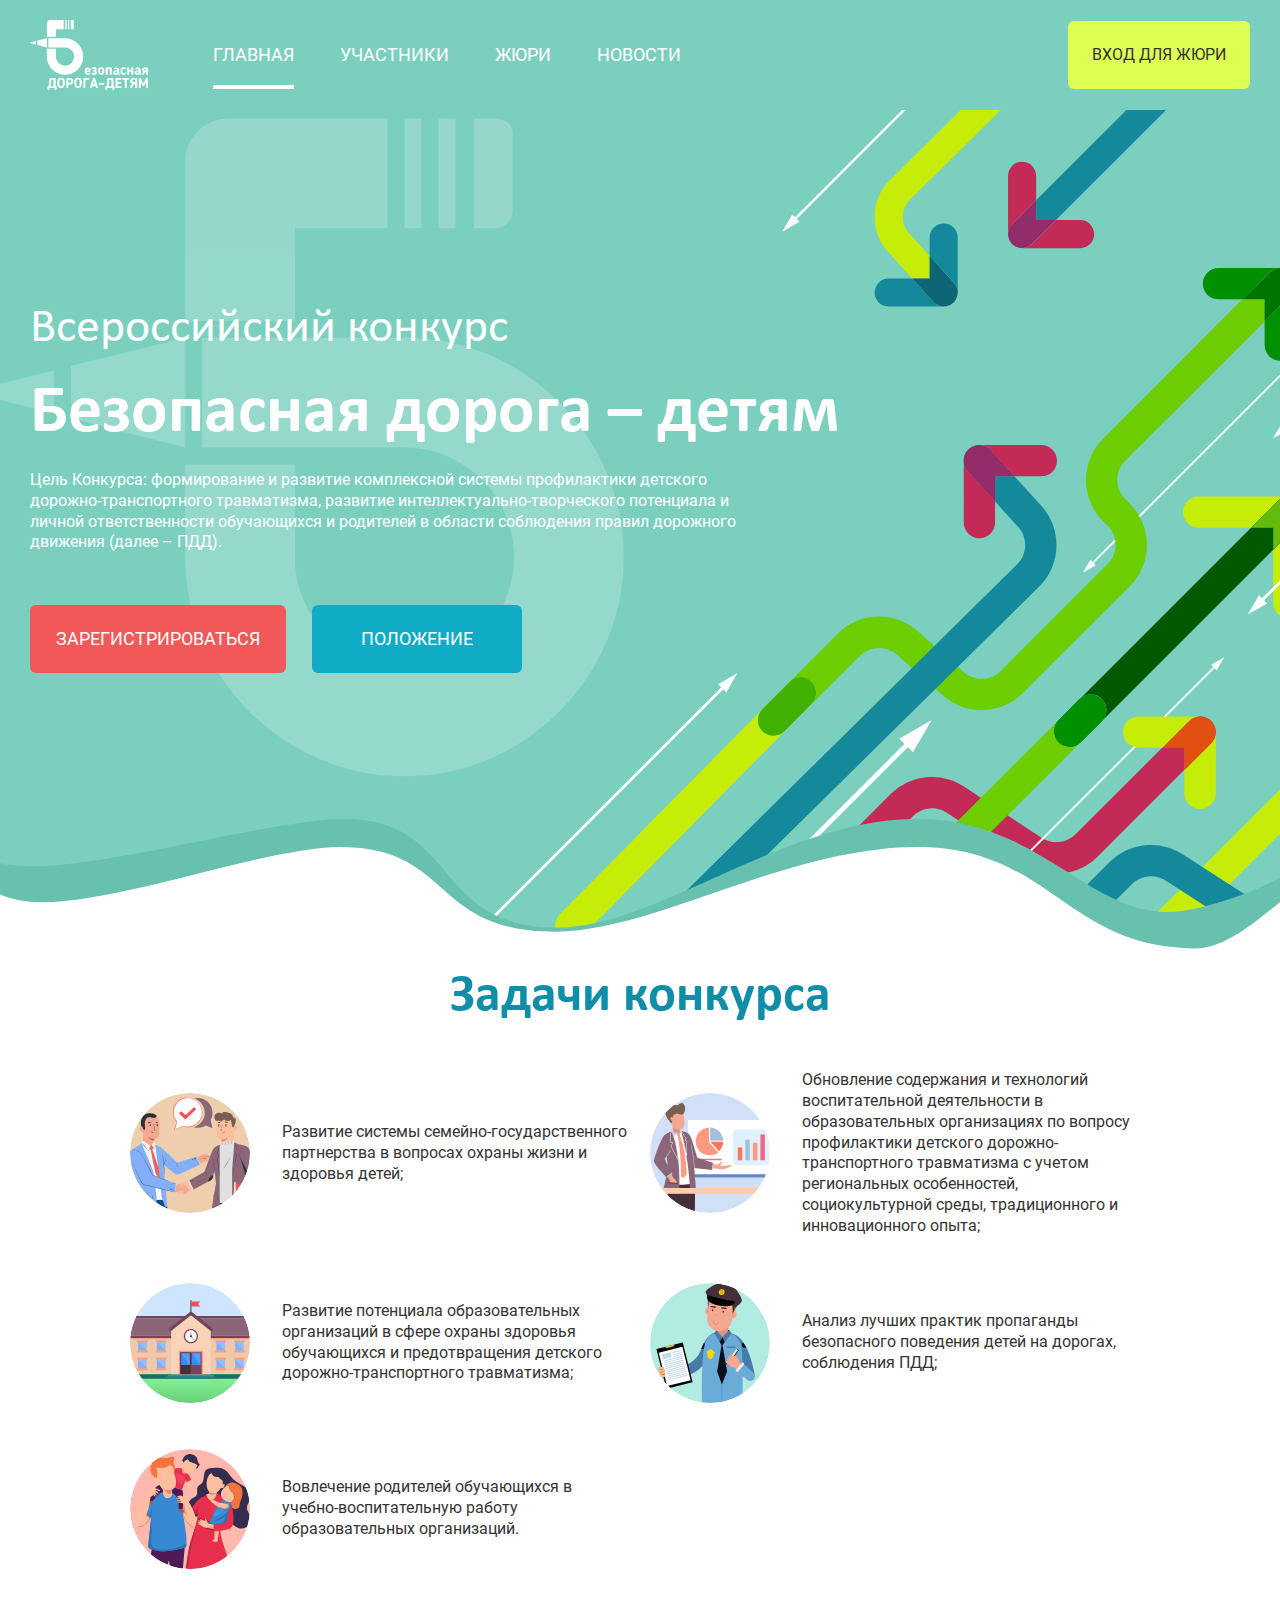
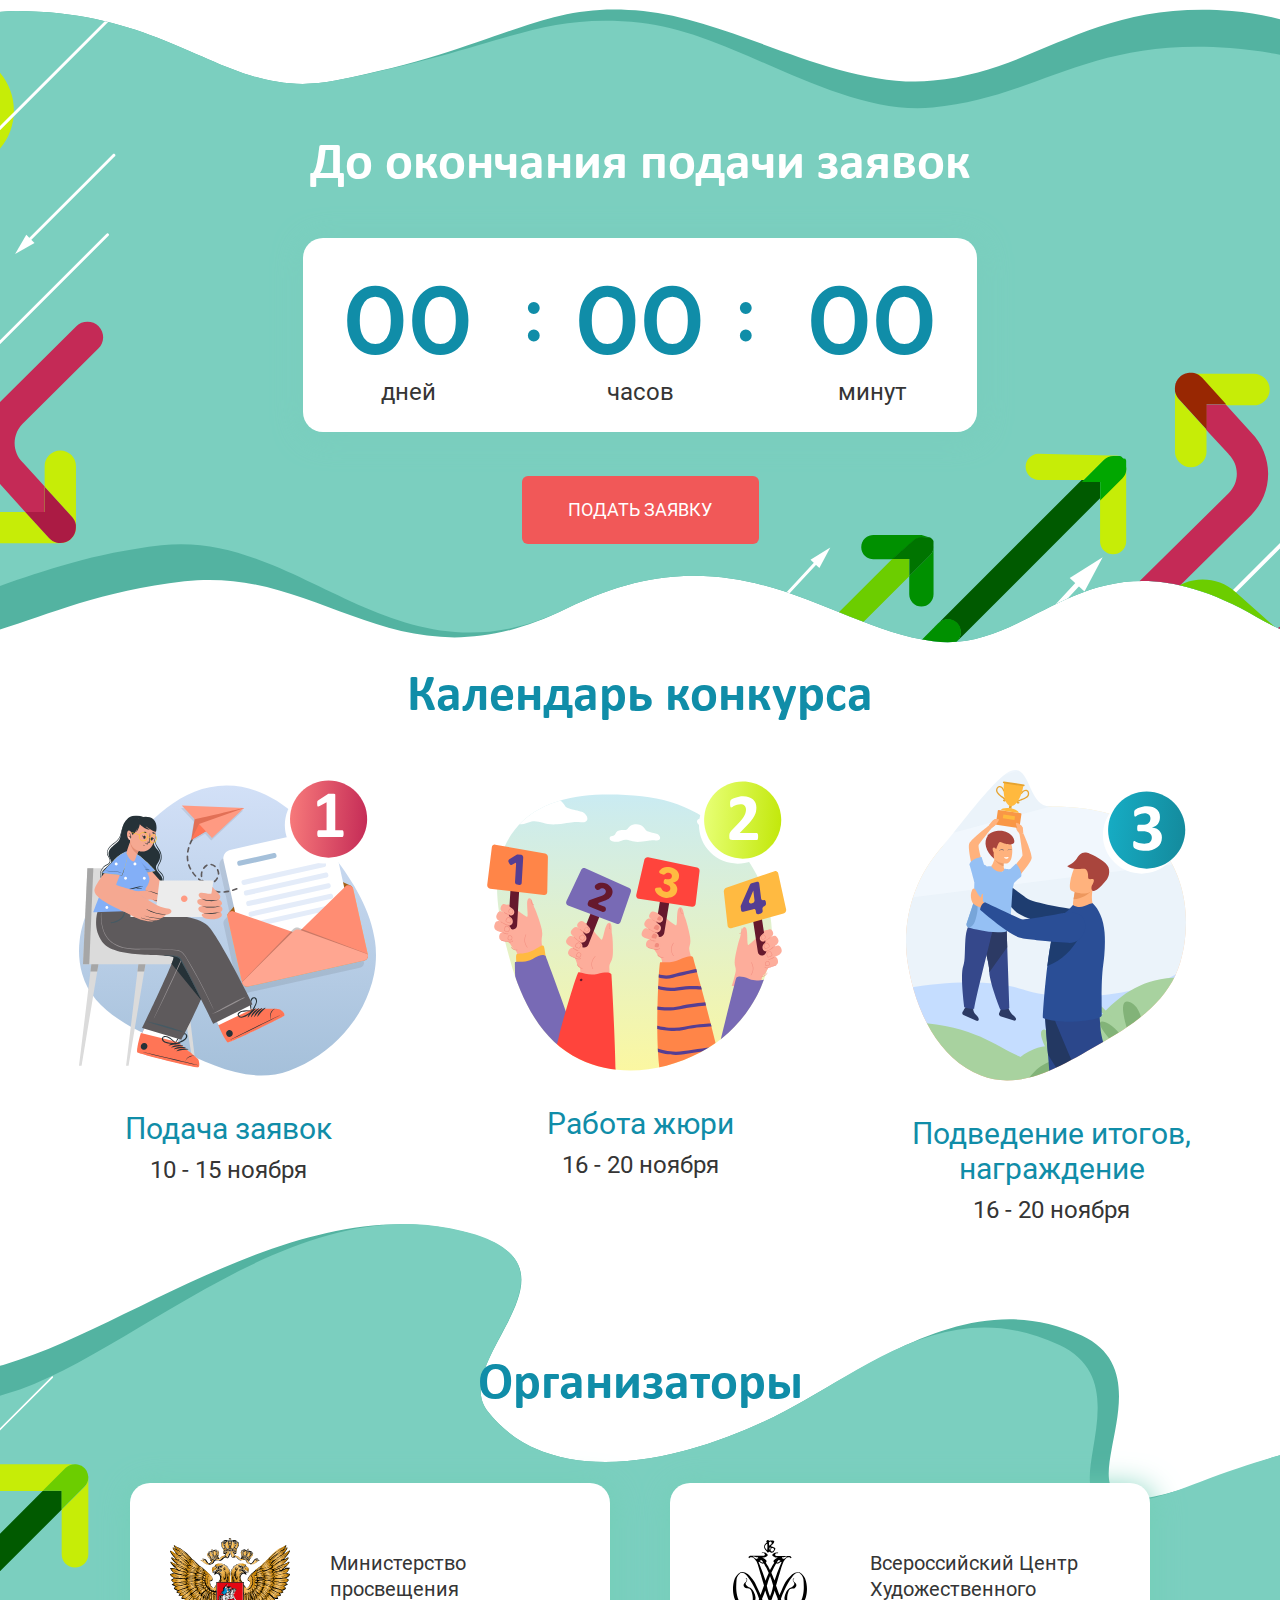
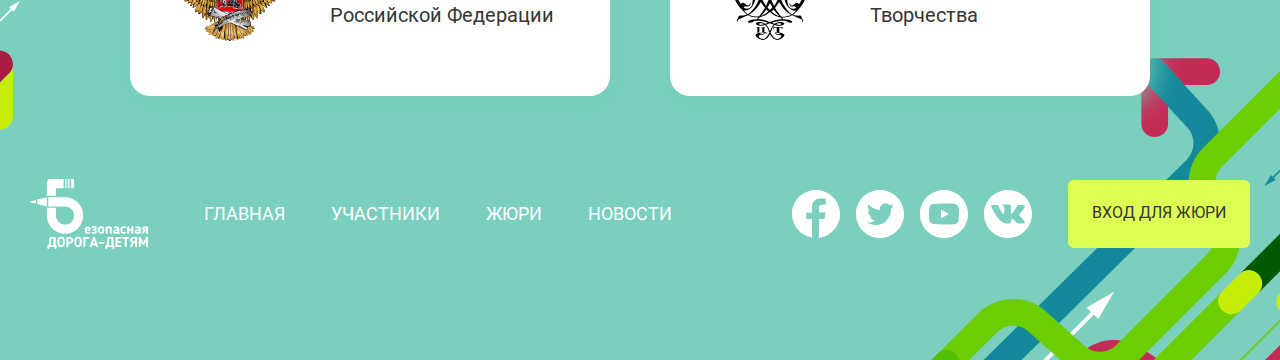
==== commit a404cf3f: "add mobile index" ====
--- a/index.html
+++ b/index.html
@@ -31,7 +31,7 @@
     <script src="https://api-maps.yandex.ru/2.1/?apikey=1cfce894-81e9-424c-b7af-ccc21b4ca1b2&amp;lang=ru_RU" type="text/javascript"></script>
   </head>
   <body class="body">
-    <div class="header"> 
+    <header class="header"> 
       <div class="container --flex --jcsb --aicn">
         <div class="header__left --flex --aicn">
           <div class="header__logo">
@@ -42,6 +42,37 @@
           <nav class="header__nav nav --flex --aicn"><a class="nav__link active">Главная</a><a class="nav__link">Участники</a><a class="nav__link">Жюри</a><a class="nav__link">Новости</a></nav>
         </div>
         <div class="header__right"><a class="header__enter btn --enter" href="enter.html"> Вход для жюри</a></div>
+      </div>
+    </header>
+    <header class="mobile__header"> 
+      <div class="container --flex --jcsb"> 
+        <div class="burger --open">
+              <svg class="svgsprite _burger">
+                <use xlink:href="assets/img/sprites/svgsprites.svg#burger"></use>
+              </svg>
+        </div>
+        <div class="mobile-enter"><img src="./assets/img/enter.png" alt=""></div>
+      </div>
+    </header>
+    <div class="mobile-menu"> 
+      <div class="mobile-menu__header">
+        <div class="container --flex"> 
+          <div class="burger --close">
+                <svg class="svgsprite _close">
+                  <use xlink:href="assets/img/sprites/svgsprites.svg#close"></use>
+                </svg>
+          </div>
+        </div>
+      </div>
+      <div class="mobile-menu__body">
+        <div class="container">
+          <div class="mobile-menu__nav">
+            <div class="nav__link active"> <a href="#">Главная</a></div>
+            <div class="nav__link"> <a href="#">Участники</a></div>
+            <div class="nav__link"> <a href="#">Жюри</a></div>
+            <div class="nav__link"> <a href="#">Новости</a></div>
+          </div><a class="header__enter btn --enter" href="enter.html"> Вход для жюри</a>
+        </div>
       </div>
     </div>
     <div class="content">
@@ -103,7 +134,7 @@
       <section class="timer"> 
         <div class="container"> 
           <h2 class="h2 --white">До окончания подачи заявок</h2>
-          <div class="timer__block" id="countdown">
+          <div class="timer__block" id="countdown" data-year="2021" data-month="11" data-day="18" data-hours="10" data-minutes="30">
             <div class="timer__item">
               <div class="timer__days timer__number"></div>
               <div class="timer__text">дней</div>
--- a/assets/css/common.css
+++ b/assets/css/common.css
@@ -1014,6 +1014,11 @@
   vertical-align: middle;
 }
 
+.svgsprite._burger {
+  width: 38px;
+  height: 38px;
+}
+
 .svgsprite._calendar-1 {
   width: 299px;
   height: 306px;
@@ -1027,6 +1032,11 @@
 .svgsprite._calendar-3 {
   width: 291px;
   height: 311px;
+}
+
+.svgsprite._close {
+  width: 38px;
+  height: 38px;
 }
 
 .svgsprite._fb {
@@ -1203,6 +1213,7 @@
   color: #fff;
   padding-left: 26px;
   padding-right: 26px;
+  font-size: 18px;
 }
 
 .btn.--red:hover {
@@ -1215,6 +1226,7 @@
   padding-right: 22px;
   background-color: #10ACC5;
   color: #fff;
+  font-size: 18px;
 }
 
 .btn.--blue:hover {
@@ -1271,8 +1283,88 @@
   margin-right: 0px;
 }
 
+.mobile__header {
+  display: none;
+  padding-top: 26px;
+  padding-bottom: 26px;
+  background-color: #7BCFBF;
+}
+
+.burger {
+  width: 56px;
+  height: 56px;
+  border: 1px solid #fff;
+  display: flex;
+  justify-content: center;
+  align-items: center;
+  border-radius: 8px;
+}
+
+.mobile-enter {
+  width: 56px;
+  height: 56px;
+  display: flex;
+  justify-content: center;
+  align-items: center;
+  border-radius: 8px;
+  background-color: #DDFF54;
+}
+
+.mobile-menu {
+  position: fixed;
+  left: 0;
+  top: 0;
+  width: 100%;
+  height: 100%;
+  z-index: 2000;
+  background: url(../img/mob_menu.svg) no-repeat top right/cover;
+  background-color: #7BCFBF;
+}
+
+.mobile-menu__header {
+  padding-top: 26px;
+  padding-bottom: 26px;
+  background-color: #7BCFBF;
+  margin-bottom: 53px;
+}
+
+.mobile-menu {
+  overflow-y: auto;
+  display: none;
+}
+
+.mobile-menu.active {
+  display: block;
+}
+
+.mobile-menu .nav__link {
+  display: block;
+  width: 100%;
+  margin-bottom: 37px;
+  text-align: center;
+}
+
+.mobile-menu .nav__link a {
+  color: #fff;
+  background-color: #7BCFBF;
+  display: inline-block;
+  padding: 3px;
+}
+
+.mobile-menu .nav__link.active a {
+  color: rgba(255, 255, 255, 0.5);
+}
+
+.mobile-menu .nav__link.active:after {
+  display: none;
+}
+
+.mobile-menu .btn {
+  margin-top: 60px;
+}
+
 .main {
-  padding-top: 166px;
+  padding-top: 190px;
   padding-bottom: 276px;
   color: #fff;
   background: url(../img/main.svg) no-repeat center bottom/1950px auto;
@@ -1492,4 +1584,335 @@
     background: url(../img/organization.svg) no-repeat center top/100% auto;
   }
 }
+
+@media (max-width: 1200px) {
+  .organization {
+    background: url(../img/organization-mobile.svg) no-repeat -655px top/2030px auto;
+  }
+
+  .footer .btn.--enter {
+    display: none;
+  }
+}
+
+@media (max-width: 980px) {
+  .header {
+    display: none;
+  }
+
+  .mobile__header {
+    display: block;
+  }
+
+  .organization {
+    background: url(../img/organization-mobile.svg) no-repeat -974px top/auto 150%;
+    padding-bottom: 50px;
+  }
+
+  .tasks__list {
+    margin-bottom: -35px;
+  }
+
+  .task {
+    width: 100%;
+    margin-bottom: 35px;
+  }
+
+  .task__pic {
+    width: 100px;
+    height: 100px;
+  }
+
+  .task__text {
+    width: calc(100% - 133px);
+  }
+
+  .calendar__list {
+    display: block;
+  }
+
+  .calendar__item {
+    margin: 0 auto 30px;
+    width: 100%;
+  }
+
+  .calendar__pic {
+    max-width: 320px;
+    margin: 0 auto 34px;
+  }
+
+  .organization__list {
+    display: block;
+    white-space: nowrap;
+    overflow-y: auto;
+    width: calc(100% + 40px);
+    margin-left: -20px;
+    padding-left: 20px;
+    text-align: center;
+  }
+
+  .organization__item {
+    width: 333px;
+    margin-right: 24px;
+    display: inline-block;
+    vertical-align: top;
+    height: 191px;
+    padding: 0 28px;
+    font-size: 0px;
+    padding-top: 54px;
+    margin-left: 0px;
+  }
+
+  .organization__pic {
+    width: 90px;
+    display: inline-block;
+    vertical-align: top;
+    margin-right: 24px;
+  }
+
+  .organization__text {
+    width: calc(100% - 114px);
+    font-size: 18px;
+    display: inline-block;
+    vertical-align: top;
+    white-space: normal;
+    text-align: left;
+  }
+
+  .footer {
+    display: block;
+  }
+
+  .footer__left {
+    display: block;
+  }
+
+  .footer__logo {
+    width: 118px;
+    margin: 0 auto 53px;
+  }
+
+  .footer__nav {
+    flex-direction: column;
+    max-width: 160px;
+    text-align: center;
+    margin: 0 auto;
+  }
+
+  .nav__link {
+    margin-right: 0px;
+    margin-bottom: 40px;
+  }
+
+  .footer__socials {
+    justify-content: center;
+    width: 100%;
+    margin-right: 0px;
+  }
+
+  .socials__link {
+    width: 44px;
+    height: 44px;
+  }
+}
+
+@media (max-width: 768px) {
+  h2 {
+    margin-bottom: 36px;
+  }
+
+  .timer {
+    background-size: auto 100%;
+    background-position: right -200px center;
+  }
+
+  .timer__number {
+    font-weight: 600;
+    font-size: 72px;
+    line-height: 88px;
+  }
+
+  .timer__text {
+    font-size: 20px;
+    line-height: 23px;
+  }
+
+  .timer__item--center {
+    padding-left: 50px;
+    padding-right: 50px;
+  }
+
+  .timer__item--center .timer__number:after,
+  .timer__item--center .timer__number::before {
+    font-size: 46px;
+    line-height: 56px;
+  }
+
+  .timer__item--center .timer__number:after {
+    margin-left: 20px;
+  }
+
+  .timer__item--center .timer__number:before {
+    margin-right: 20px;
+  }
+
+  .main {
+    background-image: url(../img/main-mobile.svg);
+    background-position: right 0 top;
+    background-size: auto 100%;
+    padding-top: 18px;
+    padding-bottom: 140px;
+  }
+
+  .main__description {
+    font-size: 38px;
+    margin-bottom: 26px;
+  }
+
+  .main__title {
+    font-size: 62px;
+    padding-bottom: 26px;
+    background-color: #7BCFBF;
+    margin-bottom: 0px;
+  }
+
+  .main__text {
+    font-size: 18px;
+    background-color: #7BCFBF;
+  }
+
+  .main__btns {
+    display: block;
+  }
+
+  .main__btns .btn {
+    width: 100%;
+  }
+
+  .main__btns .btn.--red {
+    margin-bottom: 24px;
+  }
+
+  .timer .btn.--red {
+    width: 100%;
+  }
+}
+
+@media (max-width: 460px) {
+  .btn {
+    height: 56px;
+  }
+}
+
+@media (max-width: 425px) {
+  .main__description {
+    font-size: 32px;
+    line-height: 39px;
+    margin-bottom: 26px;
+  }
+
+  h2 {
+    font-size: 46px;
+    margin-bottom: 26px;
+  }
+
+  .calendar__pic {
+    max-width: 280px;
+  }
+
+  .calendar__name {
+    font-size: 26px;
+    margin-bottom: 10px;
+  }
+
+  .calendar__text {
+    font-size: 22px;
+  }
+
+  .task {
+    display: block;
+  }
+
+  .task__pic {
+    margin: 0 auto 20px;
+  }
+
+  .task__text {
+    width: 100%;
+  }
+
+  .timer__number {
+    font-size: 50px;
+    line-height: 61px;
+    margin-bottom: 0px;
+  }
+
+  .timer__text {
+    font-size: 16px;
+    line-height: 19px;
+  }
+
+  .timer__item--center {
+    padding-left: 46px;
+    padding-right: 46px;
+  }
+
+  .timer__item--center .timer__number:after,
+  .timer__item--center .timer__number::before {
+    font-size: 46px;
+    line-height: 56px;
+    top: 0px;
+  }
+
+  .timer__item--center .timer__number:after {
+    margin-left: 20px;
+  }
+
+  .timer__item--center .timer__number:before {
+    margin-right: 20px;
+  }
+
+  .organization__item {
+    height: 200px;
+    width: 257px;
+    padding-left: 16px;
+    padding-right: 16px;
+    padding-top: 28px;
+  }
+
+  .organization__pic {
+    display: block;
+    margin-right: 0px;
+    margin: 0 auto 15px;
+  }
+
+  .organization__text {
+    width: 100%;
+    font-size: 16px;
+    text-align: center;
+  }
+
+  .main__description {
+    font-size: 32px;
+    line-height: 39px;
+    margin-bottom: 26px;
+    padding-left: 20px;
+    margin-left: -20px;
+    background-color: #7BCFBF;
+  }
+
+  .main__title {
+    font-size: 56px;
+    line-height: 87.07%;
+    padding-left: 20px;
+    margin-left: -20px;
+  }
+
+  .main__text {
+    padding-left: 20px;
+    margin-left: -20px;
+    padding-bottom: 10px;
+    margin-bottom: 30px;
+  }
+}
 /*# sourceMappingURL=maps/common.css.map */
